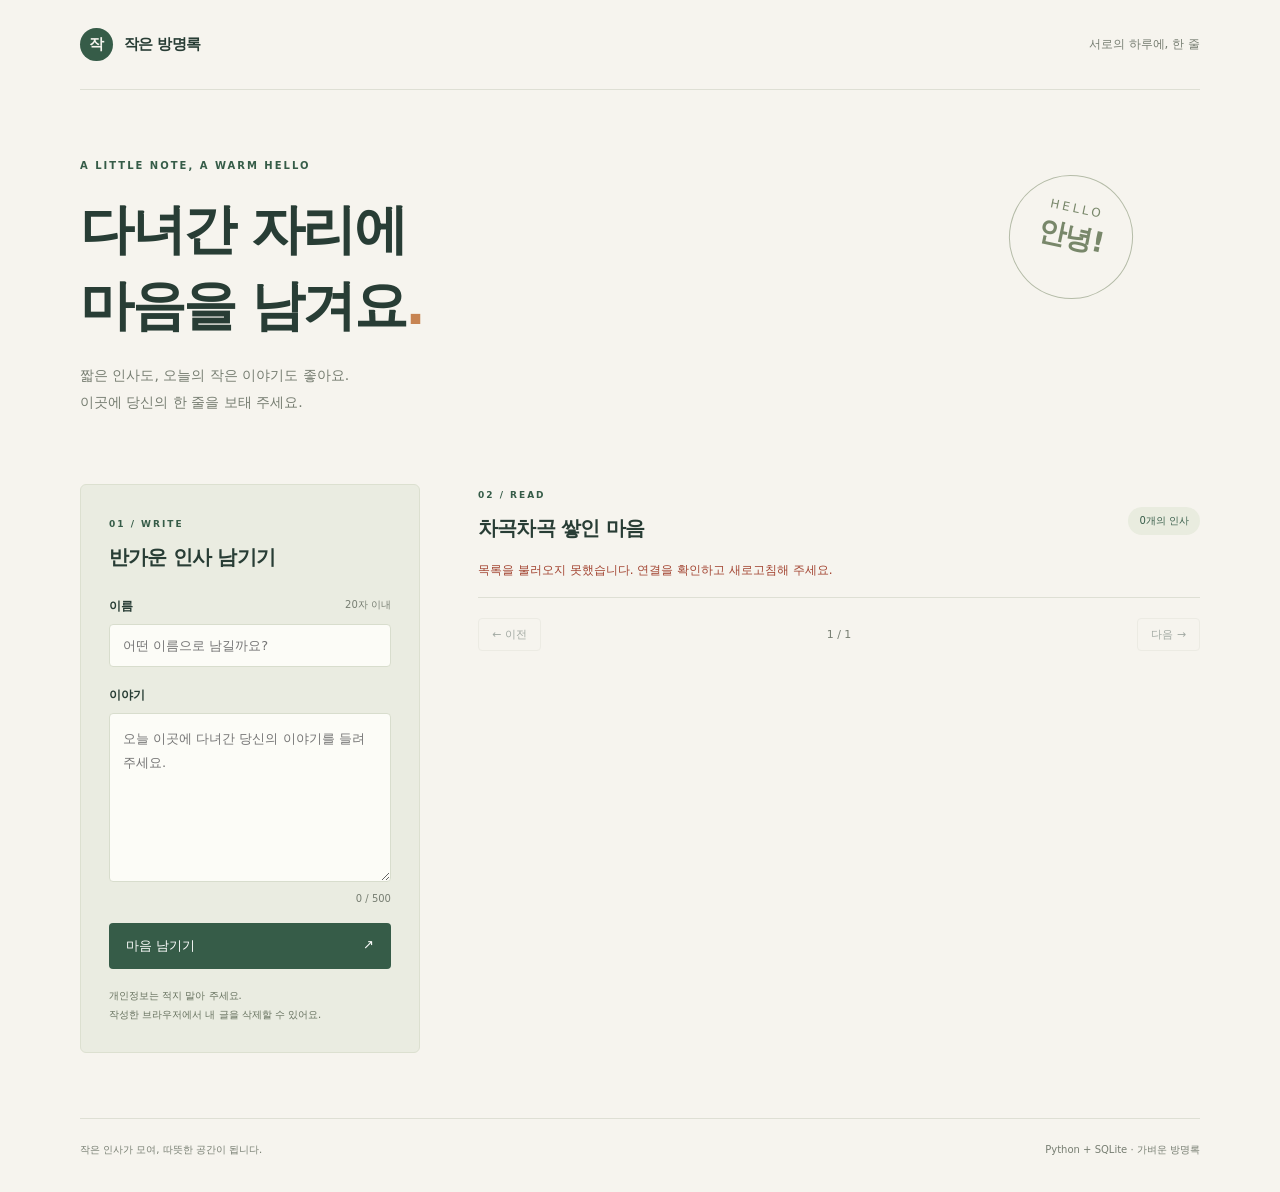
==== static/index.html @ 29ab2a49 "guestbook" ====
<!doctype html>
<html lang="ko">
<head>
  <meta charset="utf-8">
  <meta name="viewport" content="width=device-width, initial-scale=1">
  <meta name="theme-color" content="#f6f4ee">
  <link rel="icon" href="data:,">
  <link rel="stylesheet" href="/static/style.css">
  <script src="/static/app.js" defer></script>
  <title>작은 방명록 · 다녀간 마음들</title>
</head>
<body>
  <header class="top"><a href="/" class="brand"><span class="brand-mark">작</span> 작은 방명록</a><span class="top-note">서로의 하루에, 한 줄</span></header>
  <main>
    <section class="intro"><span class="eyebrow">A LITTLE NOTE, A WARM HELLO</span><h1>다녀간 자리에<br>마음을 남겨요<span class="dot">.</span></h1><p>짧은 인사도, 오늘의 작은 이야기도 좋아요.<br>이곳에 당신의 한 줄을 보태 주세요.</p><span class="intro-stamp">HELLO<br><b>안녕!</b></span></section>
    <div class="workspace">
      <section class="compose" aria-labelledby="write-title"><span class="section-number">01 / WRITE</span><h2 id="write-title">반가운 인사 남기기</h2><form id="entry-form"><label for="name">이름 <span>20자 이내</span></label><input id="name" name="name" maxlength="20" placeholder="어떤 이름으로 남길까요?" required autocomplete="nickname"><label for="message">이야기</label><textarea id="message" name="message" maxlength="500" rows="6" placeholder="오늘 이곳에 다녀간 당신의 이야기를 들려주세요." required></textarea><div class="counter"><span id="char-count">0</span> / 500</div><button id="submit-button" type="submit">마음 남기기 <span>↗</span></button><p class="form-note">개인정보는 적지 말아 주세요.<br>작성한 브라우저에서 내 글을 삭제할 수 있어요.</p></form></section>
      <section class="entries" aria-labelledby="entries-title"><div class="list-heading"><div><span class="section-number">02 / READ</span><h2 id="entries-title">차곡차곡 쌓인 마음</h2></div><span id="total" class="badge">0개의 인사</span></div><p id="status" role="status" aria-live="polite"></p><div id="entry-list"></div><nav class="pagination" aria-label="방명록 페이지"><button id="previous" type="button" disabled>← 이전</button><span id="page-label">1 / 1</span><button id="next" type="button" disabled>다음 →</button></nav></section>
    </div>
  </main>
  <footer><span>작은 인사가 모여, 따뜻한 공간이 됩니다.</span><span>Python + SQLite · 가벼운 방명록</span></footer>
</body>
</html>
---- static/style.css ----
:root{color-scheme:light;--paper:#f6f4ee;--ink:#283d35;--green:#365c48;--muted:#777e72;--line:#dedfd4}*{box-sizing:border-box}body{margin:0;background:var(--paper);color:var(--ink);font-family:system-ui,-apple-system,"Malgun Gothic",sans-serif;font-size:15px}.top,main,footer{max-width:1120px;margin:auto}.top{height:90px;display:flex;align-items:center;justify-content:space-between;border-bottom:1px solid var(--line)}.brand{display:flex;align-items:center;gap:11px;color:var(--ink);text-decoration:none;font-weight:750;letter-spacing:-.5px}.brand-mark{background:var(--green);color:var(--paper);padding:7px 9px;border-radius:50%}.top-note{font-size:12px;color:var(--muted)}.intro{padding:65px 0 55px;position:relative}.eyebrow,.section-number{font-size:10px;font-weight:700;letter-spacing:2px;color:var(--green)}h1{font-size:clamp(34px,5vw,54px);line-height:1.4;letter-spacing:-2.5px;margin:19px 0}.dot{color:#c78452}.intro p{color:var(--muted);font-size:14px;line-height:1.9}.intro-stamp{position:absolute;right:6%;top:85px;border:1px solid #b5bca8;border-radius:50%;width:124px;height:124px;text-align:center;padding-top:25px;color:#78876a;transform:rotate(12deg);font-size:12px;letter-spacing:3px}.intro-stamp b{font-size:28px;line-height:1.6;letter-spacing:-1px}.workspace{display:grid;grid-template-columns:340px minmax(0,1fr);gap:58px;align-items:start;padding-bottom:65px}.compose{background:#eaece1;border:1px solid #dce0d0;border-radius:6px;padding:28px}.section-number{font-size:9px}h2{font-size:20px;letter-spacing:-.8px;margin:13px 0 27px}label{display:flex;justify-content:space-between;font-size:12px;font-weight:650;margin:20px 0 9px}label span{font-weight:400;color:var(--muted);font-size:10px}input,textarea{width:100%;border:1px solid #d8ddcd;background:#fcfcf7;border-radius:4px;padding:13px;font:inherit;font-size:13px;color:var(--ink)}textarea{resize:vertical;min-height:150px;line-height:1.8}input:focus,textarea:focus{outline:2px solid #88a38b;outline-offset:2px}.counter{text-align:right;font-size:10px;color:var(--muted);margin:7px 0 19px}button{cursor:pointer;font:inherit}#submit-button{width:100%;display:flex;justify-content:space-between;padding:14px 17px;border:0;border-radius:4px;background:var(--green);color:white;font-size:13px}.form-note{font-size:10px;line-height:1.9;color:#66715e;margin:17px 0 0}.list-heading{display:flex;align-items:center;justify-content:space-between}.list-heading h2{margin-bottom:15px}.badge{background:#e9ecdf;color:var(--green);padding:7px 11px;border-radius:20px;font-size:10px;white-space:nowrap}#status{font-size:12px;line-height:1.6;min-height:20px;margin:4px 0 16px;color:var(--green)}#status.error{color:#a34532}.entry{border-top:1px solid var(--line);padding:23px 2px}.entry-top{display:flex;gap:11px;align-items:center}.avatar{flex-shrink:0;background:#e8e9dc;color:#6d7b59;border-radius:50%;width:34px;height:34px;display:grid;place-items:center;font-size:12px}.entry-name{font-weight:700;font-size:13px;overflow-wrap:anywhere}.entry time{display:block;font-size:10px;color:var(--muted);margin-top:4px}.entry-message{white-space:pre-wrap;overflow-wrap:anywhere;font-size:14px;line-height:1.9;margin:14px 0 3px}.delete-button{margin-left:auto;background:none;border:0;color:#7b806e;font-size:11px;padding:7px}.empty{padding:60px 15px;border:1px dashed #cbd1be;border-radius:5px;text-align:center;color:var(--muted);line-height:2;font-size:13px}.pagination{display:flex;align-items:center;justify-content:space-between;border-top:1px solid var(--line);padding-top:20px;font-size:11px;color:var(--muted)}.pagination button{border:1px solid var(--line);border-radius:4px;background:transparent;color:var(--ink);padding:8px 13px;font-size:11px}button:disabled{opacity:.4;cursor:default}footer{border-top:1px solid var(--line);padding:24px 0 35px;display:flex;justify-content:space-between;color:var(--muted);font-size:10px}@media(max-width:1180px){.top,main,footer{margin-left:6%;margin-right:6%}}@media(max-width:760px){.top{height:72px}.top-note{display:none}.intro{padding:42px 0 32px}.intro-stamp{right:0;top:68px;width:82px;height:82px;padding-top:15px;font-size:9px}.intro-stamp b{font-size:19px}.workspace{grid-template-columns:1fr;gap:38px}.compose{padding:24px}.intro p{font-size:12px}h1{font-size:35px}footer{gap:15px;flex-direction:column}.list-heading{gap:8px}.badge{font-size:9px}}
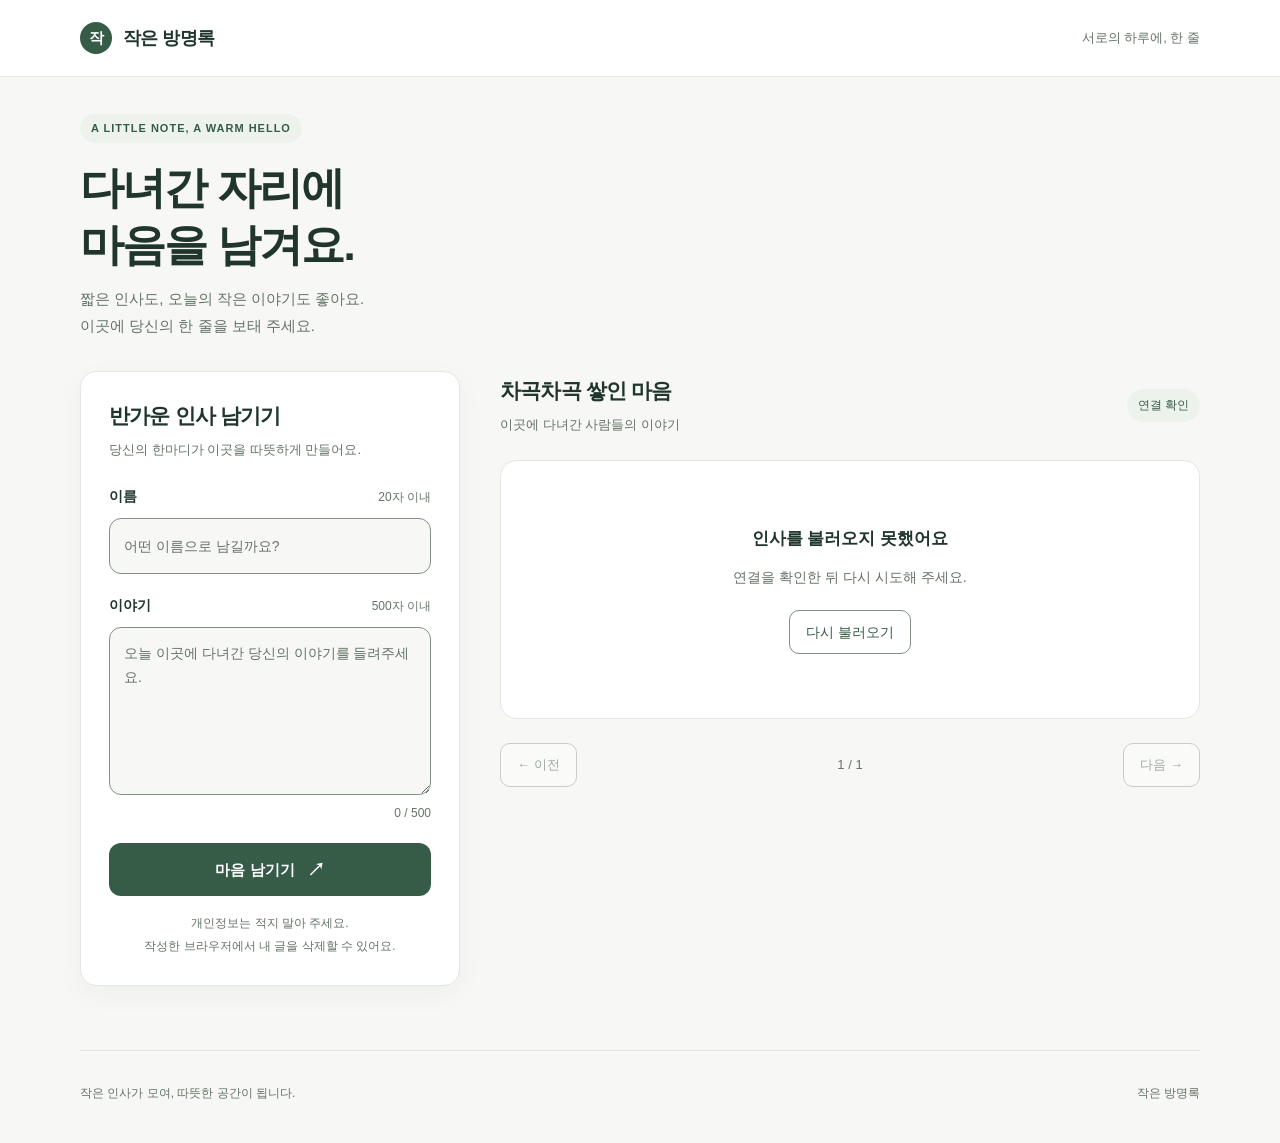
==== commit d4688af0: "Refresh guestbook with white and sage design" ====
--- a/static/index.html
+++ b/static/index.html
@@ -3,21 +3,79 @@
 <head>
   <meta charset="utf-8">
   <meta name="viewport" content="width=device-width, initial-scale=1">
-  <meta name="theme-color" content="#f6f4ee">
+  <meta name="theme-color" content="#f7f8f5">
+  <meta name="description" content="짧은 인사와 오늘의 작은 이야기를 남기는 따뜻한 방명록입니다.">
   <link rel="icon" href="data:,">
   <link rel="stylesheet" href="/static/style.css">
   <script src="/static/app.js" defer></script>
   <title>작은 방명록 · 다녀간 마음들</title>
 </head>
 <body>
-  <header class="top"><a href="/" class="brand"><span class="brand-mark">작</span> 작은 방명록</a><span class="top-note">서로의 하루에, 한 줄</span></header>
+  <a class="skip-link" href="#entry-form">인사 작성으로 이동</a>
+  <header class="site-header">
+    <div class="top">
+      <a href="/" class="brand"><span class="brand-mark" aria-hidden="true">작</span>작은 방명록</a>
+      <span class="top-note">서로의 하루에, 한 줄</span>
+    </div>
+  </header>
+
   <main>
-    <section class="intro"><span class="eyebrow">A LITTLE NOTE, A WARM HELLO</span><h1>다녀간 자리에<br>마음을 남겨요<span class="dot">.</span></h1><p>짧은 인사도, 오늘의 작은 이야기도 좋아요.<br>이곳에 당신의 한 줄을 보태 주세요.</p><span class="intro-stamp">HELLO<br><b>안녕!</b></span></section>
+    <section class="intro" aria-labelledby="intro-title">
+      <span class="eyebrow">A LITTLE NOTE, A WARM HELLO</span>
+      <h1 id="intro-title">다녀간 자리에<br>마음을 남겨요.</h1>
+      <p>짧은 인사도, 오늘의 작은 이야기도 좋아요.<br>이곳에 당신의 한 줄을 보태 주세요.</p>
+    </section>
+
     <div class="workspace">
-      <section class="compose" aria-labelledby="write-title"><span class="section-number">01 / WRITE</span><h2 id="write-title">반가운 인사 남기기</h2><form id="entry-form"><label for="name">이름 <span>20자 이내</span></label><input id="name" name="name" maxlength="20" placeholder="어떤 이름으로 남길까요?" required autocomplete="nickname"><label for="message">이야기</label><textarea id="message" name="message" maxlength="500" rows="6" placeholder="오늘 이곳에 다녀간 당신의 이야기를 들려주세요." required></textarea><div class="counter"><span id="char-count">0</span> / 500</div><button id="submit-button" type="submit">마음 남기기 <span>↗</span></button><p class="form-note">개인정보는 적지 말아 주세요.<br>작성한 브라우저에서 내 글을 삭제할 수 있어요.</p></form></section>
-      <section class="entries" aria-labelledby="entries-title"><div class="list-heading"><div><span class="section-number">02 / READ</span><h2 id="entries-title">차곡차곡 쌓인 마음</h2></div><span id="total" class="badge">0개의 인사</span></div><p id="status" role="status" aria-live="polite"></p><div id="entry-list"></div><nav class="pagination" aria-label="방명록 페이지"><button id="previous" type="button" disabled>← 이전</button><span id="page-label">1 / 1</span><button id="next" type="button" disabled>다음 →</button></nav></section>
+      <section class="compose" aria-labelledby="write-title">
+        <h2 id="write-title">반가운 인사 남기기</h2>
+        <p class="section-description">당신의 한마디가 이곳을 따뜻하게 만들어요.</p>
+        <form id="entry-form">
+          <label for="name">이름 <span id="name-hint">20자 이내</span></label>
+          <input id="name" name="name" maxlength="20" placeholder="어떤 이름으로 남길까요?" required autocomplete="nickname" aria-describedby="name-hint">
+
+          <label for="message">이야기 <span id="message-hint">500자 이내</span></label>
+          <textarea id="message" name="message" maxlength="500" rows="5" placeholder="오늘 이곳에 다녀간 당신의 이야기를 들려주세요." required aria-describedby="message-hint"></textarea>
+          <div class="counter"><span id="char-count">0</span> / 500</div>
+
+          <button id="submit-button" type="submit">
+            <span class="button-spinner" aria-hidden="true"></span>
+            <span id="submit-label">마음 남기기</span>
+            <span class="button-arrow" aria-hidden="true">↗</span>
+          </button>
+          <p id="status" role="status" aria-live="polite" aria-atomic="true"></p>
+          <p class="form-note">개인정보는 적지 말아 주세요.<br>작성한 브라우저에서 내 글을 삭제할 수 있어요.</p>
+        </form>
+      </section>
+
+      <section class="entries" aria-labelledby="entries-title">
+        <div class="list-heading">
+          <div>
+            <h2 id="entries-title">차곡차곡 쌓인 마음</h2>
+            <p class="section-description">이곳에 다녀간 사람들의 이야기</p>
+          </div>
+          <span id="total" class="badge">불러오는 중</span>
+        </div>
+        <div id="entry-list" aria-busy="true">
+          <div class="empty loading-state">
+            <span class="loading-dot" aria-hidden="true"></span>
+            <strong>인사를 불러오고 있어요</strong>
+            <p>잠시만 기다려 주세요.</p>
+          </div>
+        </div>
+        <nav class="pagination" aria-label="방명록 페이지">
+          <button id="previous" type="button" disabled>← 이전</button>
+          <span id="page-label">1 / 1</span>
+          <button id="next" type="button" disabled>다음 →</button>
+        </nav>
+        <noscript><p class="noscript-note">방명록을 읽고 작성하려면 브라우저에서 JavaScript를 허용해 주세요.</p></noscript>
+      </section>
     </div>
   </main>
-  <footer><span>작은 인사가 모여, 따뜻한 공간이 됩니다.</span><span>Python + SQLite · 가벼운 방명록</span></footer>
+
+  <footer>
+    <span>작은 인사가 모여, 따뜻한 공간이 됩니다.</span>
+    <a href="#intro-title">작은 방명록</a>
+  </footer>
 </body>
 </html>
--- a/static/style.css
+++ b/static/style.css
@@ -1 +1,152 @@
-:root{color-scheme:light;--paper:#f6f4ee;--ink:#283d35;--green:#365c48;--muted:#777e72;--line:#dedfd4}*{box-sizing:border-box}body{margin:0;background:var(--paper);color:var(--ink);font-family:system-ui,-apple-system,"Malgun Gothic",sans-serif;font-size:15px}.top,main,footer{max-width:1120px;margin:auto}.top{height:90px;display:flex;align-items:center;justify-content:space-between;border-bottom:1px solid var(--line)}.brand{display:flex;align-items:center;gap:11px;color:var(--ink);text-decoration:none;font-weight:750;letter-spacing:-.5px}.brand-mark{background:var(--green);color:var(--paper);padding:7px 9px;border-radius:50%}.top-note{font-size:12px;color:var(--muted)}.intro{padding:65px 0 55px;position:relative}.eyebrow,.section-number{font-size:10px;font-weight:700;letter-spacing:2px;color:var(--green)}h1{font-size:clamp(34px,5vw,54px);line-height:1.4;letter-spacing:-2.5px;margin:19px 0}.dot{color:#c78452}.intro p{color:var(--muted);font-size:14px;line-height:1.9}.intro-stamp{position:absolute;right:6%;top:85px;border:1px solid #b5bca8;border-radius:50%;width:124px;height:124px;text-align:center;padding-top:25px;color:#78876a;transform:rotate(12deg);font-size:12px;letter-spacing:3px}.intro-stamp b{font-size:28px;line-height:1.6;letter-spacing:-1px}.workspace{display:grid;grid-template-columns:340px minmax(0,1fr);gap:58px;align-items:start;padding-bottom:65px}.compose{background:#eaece1;border:1px solid #dce0d0;border-radius:6px;padding:28px}.section-number{font-size:9px}h2{font-size:20px;letter-spacing:-.8px;margin:13px 0 27px}label{display:flex;justify-content:space-between;font-size:12px;font-weight:650;margin:20px 0 9px}label span{font-weight:400;color:var(--muted);font-size:10px}input,textarea{width:100%;border:1px solid #d8ddcd;background:#fcfcf7;border-radius:4px;padding:13px;font:inherit;font-size:13px;color:var(--ink)}textarea{resize:vertical;min-height:150px;line-height:1.8}input:focus,textarea:focus{outline:2px solid #88a38b;outline-offset:2px}.counter{text-align:right;font-size:10px;color:var(--muted);margin:7px 0 19px}button{cursor:pointer;font:inherit}#submit-button{width:100%;display:flex;justify-content:space-between;padding:14px 17px;border:0;border-radius:4px;background:var(--green);color:white;font-size:13px}.form-note{font-size:10px;line-height:1.9;color:#66715e;margin:17px 0 0}.list-heading{display:flex;align-items:center;justify-content:space-between}.list-heading h2{margin-bottom:15px}.badge{background:#e9ecdf;color:var(--green);padding:7px 11px;border-radius:20px;font-size:10px;white-space:nowrap}#status{font-size:12px;line-height:1.6;min-height:20px;margin:4px 0 16px;color:var(--green)}#status.error{color:#a34532}.entry{border-top:1px solid var(--line);padding:23px 2px}.entry-top{display:flex;gap:11px;align-items:center}.avatar{flex-shrink:0;background:#e8e9dc;color:#6d7b59;border-radius:50%;width:34px;height:34px;display:grid;place-items:center;font-size:12px}.entry-name{font-weight:700;font-size:13px;overflow-wrap:anywhere}.entry time{display:block;font-size:10px;color:var(--muted);margin-top:4px}.entry-message{white-space:pre-wrap;overflow-wrap:anywhere;font-size:14px;line-height:1.9;margin:14px 0 3px}.delete-button{margin-left:auto;background:none;border:0;color:#7b806e;font-size:11px;padding:7px}.empty{padding:60px 15px;border:1px dashed #cbd1be;border-radius:5px;text-align:center;color:var(--muted);line-height:2;font-size:13px}.pagination{display:flex;align-items:center;justify-content:space-between;border-top:1px solid var(--line);padding-top:20px;font-size:11px;color:var(--muted)}.pagination button{border:1px solid var(--line);border-radius:4px;background:transparent;color:var(--ink);padding:8px 13px;font-size:11px}button:disabled{opacity:.4;cursor:default}footer{border-top:1px solid var(--line);padding:24px 0 35px;display:flex;justify-content:space-between;color:var(--muted);font-size:10px}@media(max-width:1180px){.top,main,footer{margin-left:6%;margin-right:6%}}@media(max-width:760px){.top{height:72px}.top-note{display:none}.intro{padding:42px 0 32px}.intro-stamp{right:0;top:68px;width:82px;height:82px;padding-top:15px;font-size:9px}.intro-stamp b{font-size:19px}.workspace{grid-template-columns:1fr;gap:38px}.compose{padding:24px}.intro p{font-size:12px}h1{font-size:35px}footer{gap:15px;flex-direction:column}.list-heading{gap:8px}.badge{font-size:9px}}
+:root {
+  color-scheme: light;
+  --paper: #f7f8f5;
+  --surface: #ffffff;
+  --ink: #20352c;
+  --muted: #647267;
+  --green: #365c48;
+  --green-hover: #294a38;
+  --sage: #edf3ec;
+  --line: #e1e8df;
+  --field-line: #819285;
+  --error: #9c3d32;
+  --error-surface: #fff4f1;
+  --radius-card: 16px;
+  --radius-control: 12px;
+  --shadow: 0 8px 28px rgb(32 53 44 / 4%);
+}
+
+* { box-sizing: border-box; }
+body {
+  margin: 0;
+  background: var(--paper);
+  color: var(--ink);
+  font-family: "Malgun Gothic", "Apple SD Gothic Neo", sans-serif;
+  font-size: 16px;
+  line-height: 1.7;
+  -webkit-font-smoothing: antialiased;
+}
+button, input, textarea { font: inherit; }
+button, a, input, textarea { -webkit-tap-highlight-color: transparent; }
+button { cursor: pointer; }
+button:disabled { cursor: default; }
+a { color: inherit; }
+:focus-visible { outline: 2px solid var(--green); outline-offset: 4px; }
+p, h1, h2 { text-wrap: pretty; }
+.top, main, footer { width: min(1120px, calc(100% - 64px)); margin-inline: auto; }
+.skip-link { position: absolute; left: 24px; top: -100px; z-index: 5; padding: 12px 18px; background: var(--green); color: var(--surface); border-radius: var(--radius-control); }
+.skip-link:focus { top: 12px; }
+.site-header { background: var(--surface); border-bottom: 1px solid var(--line); }
+.top { min-height: 76px; display: flex; align-items: center; justify-content: space-between; gap: 20px; }
+.brand { display: inline-flex; align-items: center; gap: 11px; text-decoration: none; font-size: 18px; font-weight: 750; letter-spacing: -.6px; }
+.brand-mark { display: grid; place-items: center; width: 32px; height: 32px; border-radius: 50%; background: var(--green); color: var(--surface); font-size: 15px; }
+.top-note { color: var(--muted); font-size: 13px; }
+.intro { padding: 36px 0 32px; }
+.eyebrow { display: inline-block; padding: 5px 11px; border-radius: 24px; background: var(--sage); color: var(--green); font-size: 11px; font-weight: 600; letter-spacing: 1px; }
+h1 { font-size: clamp(32px, 4vw, 44px); font-weight: 750; line-height: 1.3; letter-spacing: -1.8px; margin: 16px 0 12px; }
+.intro p { color: var(--muted); font-size: 15px; line-height: 1.8; margin: 0; }
+.workspace { display: grid; grid-template-columns: 380px minmax(0, 1fr); gap: 40px; align-items: start; padding-bottom: 64px; }
+.compose { padding: 28px; background: var(--surface); border: 1px solid var(--line); border-radius: var(--radius-card); box-shadow: var(--shadow); }
+h2 { font-size: 21px; font-weight: 700; line-height: 1.5; letter-spacing: -.8px; margin: 0; }
+.section-description { margin: 6px 0 0; color: var(--muted); font-size: 13px; line-height: 1.8; }
+.compose .section-description { margin-bottom: 24px; }
+label { display: flex; align-items: baseline; justify-content: space-between; gap: 12px; margin: 20px 0 9px; font-size: 14px; font-weight: 600; }
+label span { color: var(--muted); font-size: 12px; font-weight: 400; }
+input, textarea {
+  display: block;
+  width: 100%;
+  min-width: 0;
+  padding: 13px 14px;
+  border: 1px solid var(--field-line);
+  border-radius: var(--radius-control);
+  background: var(--paper);
+  color: var(--ink);
+  font-size: 16px;
+  line-height: 1.75;
+  transition: border-color .16s ease, background-color .16s ease;
+}
+input::placeholder, textarea::placeholder { color: var(--muted); font-size: 14px; opacity: 1; }
+textarea { min-height: 160px; resize: vertical; }
+input:hover, textarea:hover { border-color: var(--muted); }
+input:focus, textarea:focus { border-color: var(--green); background: var(--surface); }
+input:read-only, textarea:read-only { color: var(--muted); }
+.counter { margin: 8px 0 20px; text-align: right; color: var(--muted); font-size: 12px; font-variant-numeric: tabular-nums; }
+#submit-button { display: flex; align-items: center; justify-content: center; gap: 12px; width: 100%; min-height: 52px; padding: 13px 18px; border: 1px solid transparent; border-radius: var(--radius-control); background: var(--green); color: var(--surface); font-size: 15px; font-weight: 600; transition: background-color .16s ease, transform .16s ease; }
+#submit-button:hover:not(:disabled) { background: var(--green-hover); }
+#submit-button:active:not(:disabled) { transform: translateY(1px); }
+#submit-button:disabled { opacity: .65; }
+.button-arrow { font-size: 18px; line-height: 1; }
+.button-spinner { display: none; width: 16px; height: 16px; border: 2px solid rgb(255 255 255 / 35%); border-top-color: currentColor; border-radius: 50%; }
+.is-loading .button-spinner { display: block; animation: spin .8s linear infinite; }
+.is-loading .button-arrow { display: none; }
+.form-note { margin: 16px 0 0; text-align: center; color: var(--muted); font-size: 12px; line-height: 1.85; }
+#status { margin: 14px 0 0; padding: 12px 14px; background: var(--sage); color: var(--green); border-radius: 10px; font-size: 13px; line-height: 1.8; overflow-wrap: anywhere; }
+#status:empty { display: none; }
+#status.error { background: var(--error-surface); color: var(--error); }
+.entries { min-width: 0; padding-top: 4px; }
+.list-heading { display: flex; align-items: center; justify-content: space-between; gap: 16px; margin-bottom: 24px; }
+.badge { flex-shrink: 0; padding: 6px 11px; border-radius: 24px; background: var(--sage); color: var(--green); font-size: 12px; font-variant-numeric: tabular-nums; }
+#entry-list { display: grid; gap: 16px; }
+#entry-list[aria-busy="true"] .entry { opacity: .6; }
+.entry { padding: 24px; background: var(--surface); border: 1px solid var(--line); border-radius: var(--radius-card); transition: border-color .16s ease; }
+.entry:hover { border-color: var(--field-line); }
+.entry-top { display: flex; align-items: center; gap: 12px; min-width: 0; }
+.avatar { display: grid; place-items: center; flex-shrink: 0; width: 40px; height: 40px; background: var(--sage); color: var(--green); border-radius: 50%; font-size: 14px; font-weight: 600; }
+.entry-author { min-width: 0; flex: 1; }
+.entry-name { font-size: 15px; font-weight: 700; overflow-wrap: anywhere; }
+.entry time { display: block; color: var(--muted); font-size: 12px; margin-top: 2px; }
+.entry-message { margin: 17px 0 0; font-size: 16px; line-height: 1.9; white-space: pre-wrap; overflow-wrap: anywhere; }
+.delete-button { flex-shrink: 0; align-self: start; min-height: 44px; padding: 9px 10px; border: 0; border-radius: 8px; background: transparent; color: var(--muted); font-size: 12px; transition: color .16s ease, background-color .16s ease; }
+.delete-button:hover:not(:disabled) { background: var(--error-surface); color: var(--error); }
+.delete-button:disabled { opacity: .5; }
+.empty { padding: 64px 24px; background: var(--surface); border: 1px solid var(--line); border-radius: var(--radius-card); text-align: center; }
+.empty strong { display: block; font-size: 17px; font-weight: 600; line-height: 1.7; }
+.empty p { margin: 10px 0 0; color: var(--muted); font-size: 14px; line-height: 1.9; }
+.loading-dot { display: block; width: 8px; height: 8px; margin: 0 auto 18px; background: var(--green); border-radius: 50%; }
+.retry-button { min-height: 44px; margin-top: 20px; padding: 9px 16px; border: 1px solid var(--field-line); border-radius: 10px; background: var(--surface); color: var(--green); font-size: 14px; }
+.retry-button:hover:not(:disabled) { background: var(--sage); }
+.retry-button:disabled { opacity: .5; }
+.pagination { display: flex; align-items: center; justify-content: space-between; gap: 12px; padding-top: 24px; color: var(--muted); font-size: 13px; font-variant-numeric: tabular-nums; }
+.pagination button { min-height: 44px; padding: 9px 16px; border: 1px solid var(--field-line); border-radius: 10px; background: var(--surface); color: var(--ink); font-size: 13px; transition: background-color .16s ease; }
+.pagination button:hover:not(:disabled) { background: var(--sage); }
+.pagination button:disabled { opacity: .4; }
+.noscript-note { color: var(--error); font-size: 14px; }
+footer { display: flex; align-items: center; justify-content: space-between; gap: 20px; padding: 24px 0 32px; border-top: 1px solid var(--line); color: var(--muted); font-size: 12px; }
+footer a { flex-shrink: 0; padding: 8px 0; text-decoration: none; }
+footer a:hover { color: var(--green); text-decoration: underline; }
+@keyframes spin { to { transform: rotate(360deg); } }
+
+@media (max-width: 900px) {
+  .workspace { grid-template-columns: 330px minmax(0, 1fr); gap: 24px; }
+  .compose, .entry { padding: 22px; }
+  .list-heading { align-items: start; flex-wrap: wrap; gap: 10px; }
+}
+@media (max-width: 760px) {
+  .top, main, footer { width: calc(100% - 40px); }
+  .top { min-height: 70px; }
+  .brand { font-size: 17px; }
+  .top-note { font-size: 12px; }
+  .intro { padding: 28px 0 24px; }
+  h1 { font-size: 34px; letter-spacing: -1.4px; }
+  .intro p { font-size: 14px; }
+  .workspace { grid-template-columns: minmax(0, 1fr); gap: 32px; padding-bottom: 40px; }
+  .compose { padding: 24px; }
+  h2 { font-size: 20px; }
+  .list-heading { flex-wrap: nowrap; align-items: center; margin-bottom: 18px; }
+  .empty { padding: 40px 20px; }
+  footer { align-items: start; flex-direction: column; gap: 4px; padding: 22px 0 28px; }
+}
+@media (max-width: 380px) {
+  .top, main, footer { width: calc(100% - 32px); }
+  .top-note { display: none; }
+  .eyebrow { font-size: 10px; letter-spacing: .6px; }
+  h1 { font-size: 32px; }
+  .compose, .entry { padding: 20px; }
+  .list-heading { align-items: start; flex-wrap: wrap; }
+  .entry-top { flex-wrap: wrap; gap: 10px; }
+  .entry-author { flex-basis: calc(100% - 50px); }
+  .delete-button { margin-left: auto; }
+}
+@media (prefers-reduced-motion: reduce) {
+  *, *::before, *::after { animation: none !important; transition: none !important; }
+}
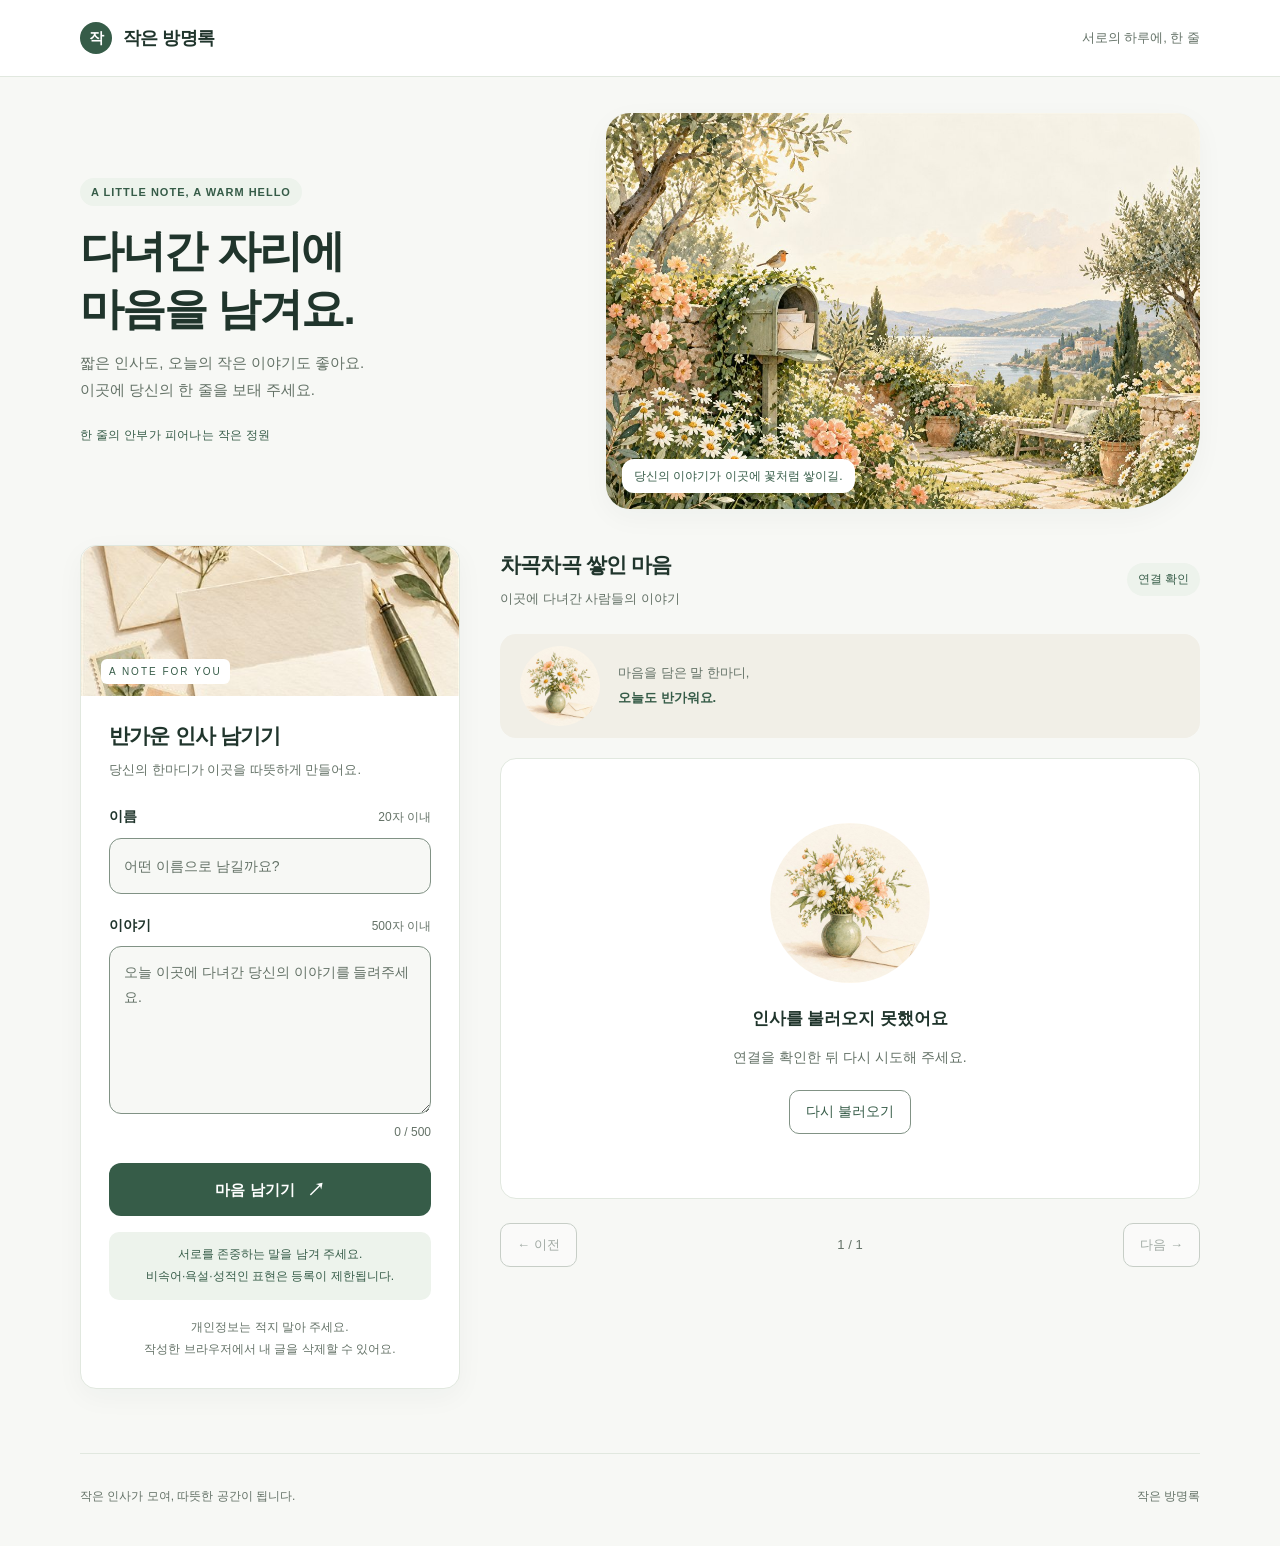
==== commit 2eb0d0e1: "Add garden illustrations and configurable server-side content filtering" ====
--- a/static/index.html
+++ b/static/index.html
@@ -21,13 +21,21 @@
 
   <main>
     <section class="intro" aria-labelledby="intro-title">
+      <div class="intro-copy">
       <span class="eyebrow">A LITTLE NOTE, A WARM HELLO</span>
       <h1 id="intro-title">다녀간 자리에<br>마음을 남겨요.</h1>
       <p>짧은 인사도, 오늘의 작은 이야기도 좋아요.<br>이곳에 당신의 한 줄을 보태 주세요.</p>
+      <span class="intro-caption">한 줄의 안부가 피어나는 작은 정원</span>
+      </div>
+      <figure class="garden-frame">
+        <img src="/static/images/garden.jpg" alt="꽃이 핀 정원에서 편지를 기다리는 초록 우편함" width="1152" height="768" fetchpriority="high">
+        <figcaption>당신의 이야기가 이곳에 꽃처럼 쌓이길.</figcaption>
+      </figure>
     </section>
 
     <div class="workspace">
       <section class="compose" aria-labelledby="write-title">
+        <div class="letter-art"><img src="/static/images/letter.jpg" alt="" width="480" height="480" loading="lazy"><span>A NOTE FOR YOU</span></div>
         <h2 id="write-title">반가운 인사 남기기</h2>
         <p class="section-description">당신의 한마디가 이곳을 따뜻하게 만들어요.</p>
         <form id="entry-form">
@@ -44,6 +52,7 @@
             <span class="button-arrow" aria-hidden="true">↗</span>
           </button>
           <p id="status" role="status" aria-live="polite" aria-atomic="true"></p>
+          <p class="policy-note">서로를 존중하는 말을 남겨 주세요.<br>비속어·욕설·성적인 표현은 등록이 제한됩니다.</p>
           <p class="form-note">개인정보는 적지 말아 주세요.<br>작성한 브라우저에서 내 글을 삭제할 수 있어요.</p>
         </form>
       </section>
@@ -56,6 +65,7 @@
           </div>
           <span id="total" class="badge">불러오는 중</span>
         </div>
+        <div class="garden-note"><img src="/static/images/flowers.jpg" alt="" width="80" height="80" loading="lazy"><p>마음을 담은 말 한마디,<br><strong>오늘도 반가워요.</strong></p></div>
         <div id="entry-list" aria-busy="true">
           <div class="empty loading-state">
             <span class="loading-dot" aria-hidden="true"></span>
--- a/static/style.css
+++ b/static/style.css
@@ -116,9 +116,28 @@
 footer a:hover { color: var(--green); text-decoration: underline; }
 @keyframes spin { to { transform: rotate(360deg); } }
 
+/* 기존 세이지 디자인에 정원과 편지 이미지를 더합니다. */
+.intro { display: grid; grid-template-columns: .9fr 1.1fr; align-items: center; gap: 40px; padding: 36px 0; }
+.intro-copy { min-width: 0; }
+.intro-caption { display: block; margin-top: 22px; color: var(--green); font-size: 12px; letter-spacing: .3px; }
+.garden-frame { position: relative; margin: 0; overflow: hidden; border-radius: 24px 24px 80px 24px; background: var(--sage); box-shadow: var(--shadow); }
+.garden-frame img { display: block; width: 100%; height: auto; aspect-ratio: 3 / 2; object-fit: cover; }
+.garden-frame figcaption { position: absolute; bottom: 16px; left: 16px; right: 16px; width: fit-content; max-width: calc(100% - 32px); padding: 7px 12px; border-radius: 12px; background: var(--surface); color: var(--green); font-size: 12px; }
+.letter-art { position: relative; overflow: hidden; margin: -28px -28px 24px; border-radius: 16px 16px 0 0; background: var(--paper); }
+.letter-art img { display: block; width: 100%; height: 150px; object-fit: cover; object-position: center 48%; }
+.letter-art span { position: absolute; bottom: 12px; left: 20px; padding: 4px 8px; border-radius: 6px; background: var(--surface); color: var(--green); font-size: 10px; letter-spacing: 2px; }
+.policy-note { padding: 12px; margin: 16px 0 0; border-radius: 10px; background: var(--sage); color: var(--green); font-size: 12px; text-align: center; line-height: 1.8; }
+.garden-note { display: flex; align-items: center; gap: 18px; padding: 12px 20px; margin-bottom: 20px; border-radius: 16px; background: #f1efe7; }
+.garden-note img { flex-shrink: 0; width: 80px; height: 80px; object-fit: cover; border-radius: 50%; }
+.garden-note p { margin: 0; color: var(--muted); font-size: 13px; line-height: 1.9; }
+.garden-note strong { color: var(--green); font-weight: 600; }
+.empty-art { display: block; width: 160px; height: 160px; margin: 0 auto 22px; object-fit: cover; border-radius: 50%; }
+
 @media (max-width: 900px) {
   .workspace { grid-template-columns: 330px minmax(0, 1fr); gap: 24px; }
   .compose, .entry { padding: 22px; }
+  .letter-art { margin: -22px -22px 24px; }
+  .intro { gap: 24px; }
   .list-heading { align-items: start; flex-wrap: wrap; gap: 10px; }
 }
 @media (max-width: 760px) {
@@ -127,10 +146,16 @@
   .brand { font-size: 17px; }
   .top-note { font-size: 12px; }
   .intro { padding: 28px 0 24px; }
+  .intro { grid-template-columns: minmax(0, 1fr); gap: 24px; }
+  .intro-copy { padding: 0 4px; }
+  .intro-caption { margin-top: 14px; }
+  .garden-frame { border-radius: 18px 18px 56px 18px; }
+  .garden-frame img { max-height: 280px; object-position: center 58%; }
   h1 { font-size: 34px; letter-spacing: -1.4px; }
   .intro p { font-size: 14px; }
   .workspace { grid-template-columns: minmax(0, 1fr); gap: 32px; padding-bottom: 40px; }
   .compose { padding: 24px; }
+  .letter-art { margin: -24px -24px 24px; }
   h2 { font-size: 20px; }
   .list-heading { flex-wrap: nowrap; align-items: center; margin-bottom: 18px; }
   .empty { padding: 40px 20px; }
@@ -142,6 +167,8 @@
   .eyebrow { font-size: 10px; letter-spacing: .6px; }
   h1 { font-size: 32px; }
   .compose, .entry { padding: 20px; }
+  .letter-art { margin: -20px -20px 20px; }
+  .garden-frame figcaption { font-size: 11px; }
   .list-heading { align-items: start; flex-wrap: wrap; }
   .entry-top { flex-wrap: wrap; gap: 10px; }
   .entry-author { flex-basis: calc(100% - 50px); }
